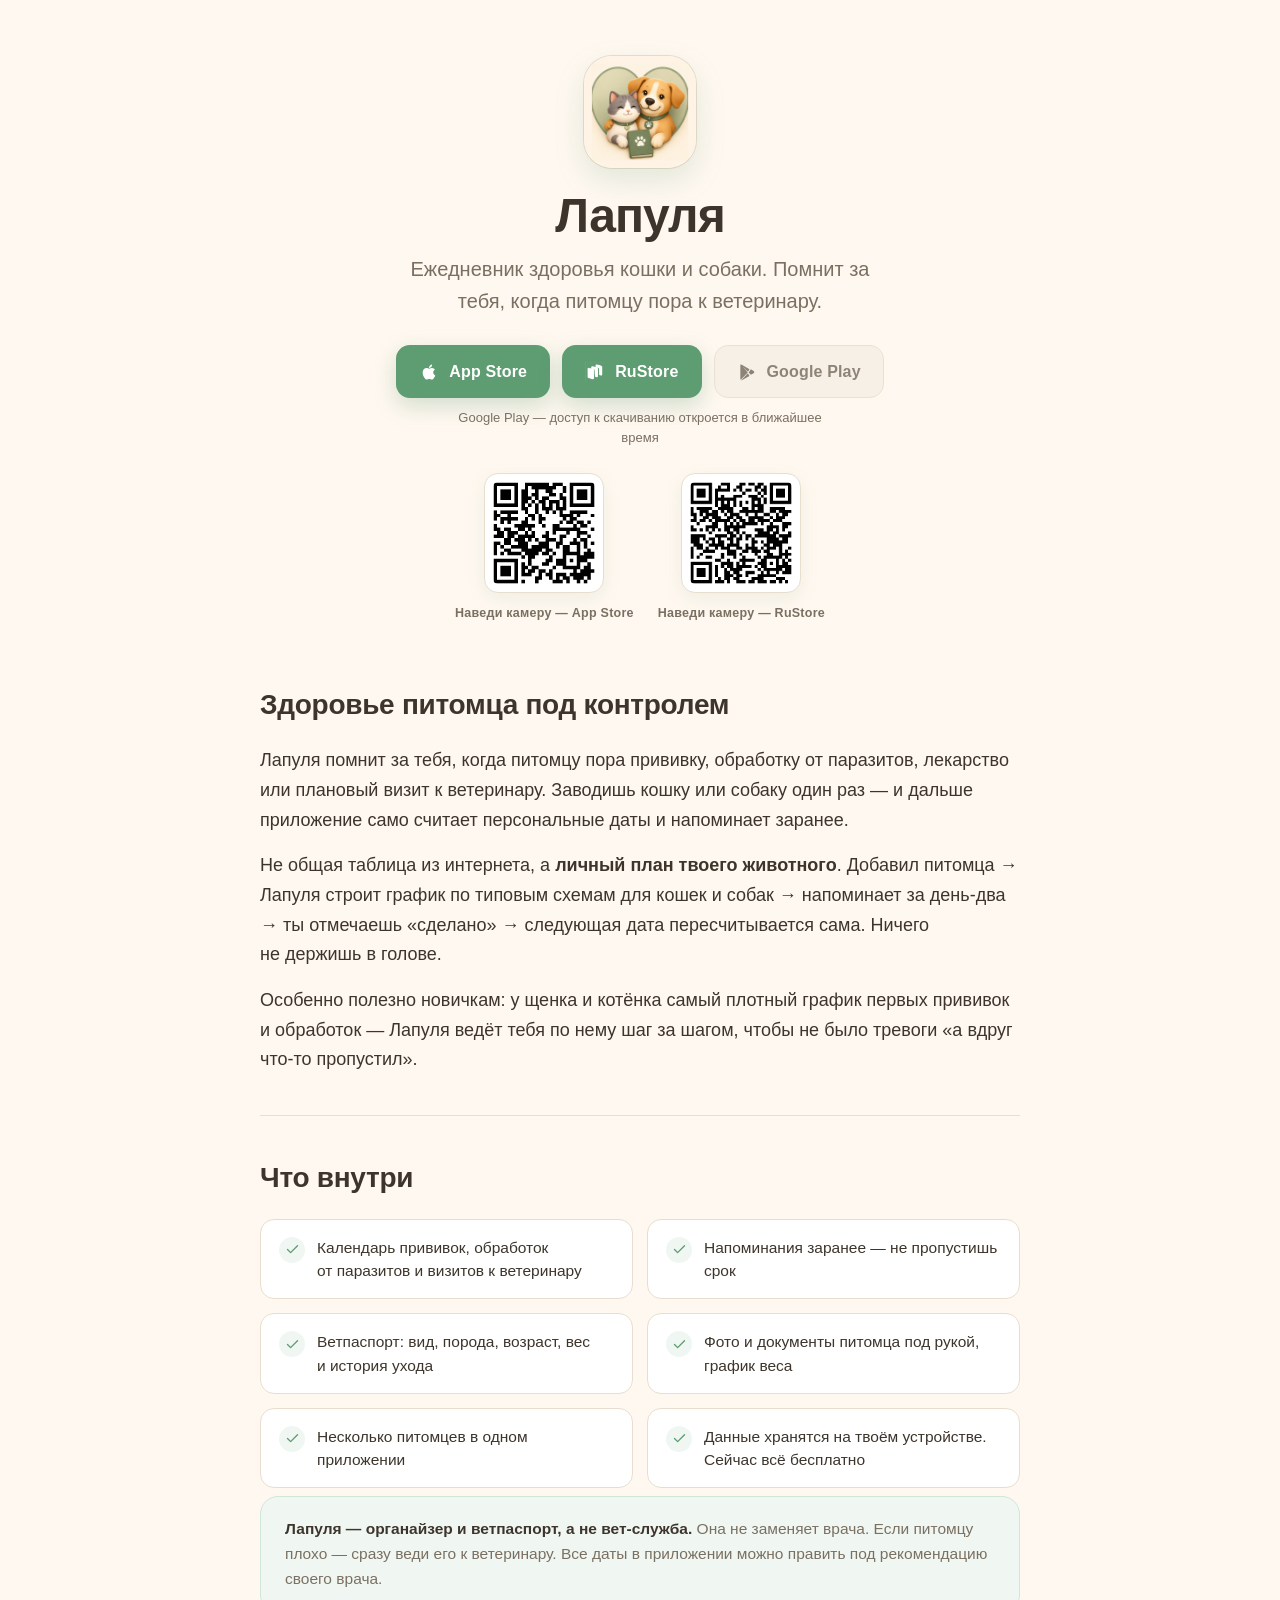
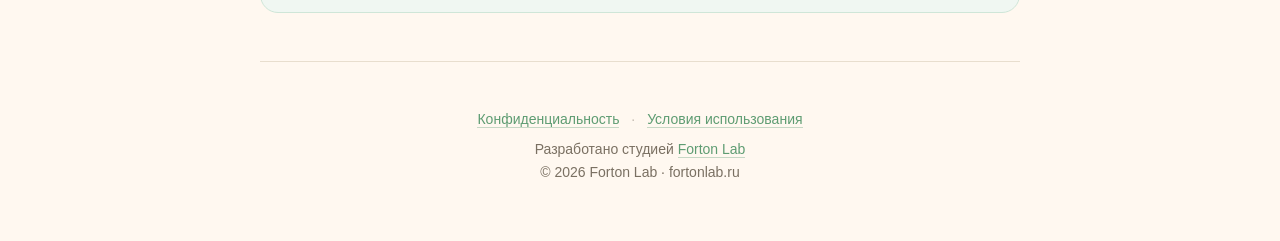
==== lapulya/index.html @ 8e5b9504 "feat: блоки Lucea, Unia, Лапуля + страница /lapulya/ Lucea/Unia ведут на свои лендинги. У Лапули сво" ====
<!DOCTYPE html>
<html lang="ru">
<head>
  <meta charset="UTF-8">
  <meta name="viewport" content="width=device-width, initial-scale=1.0">
  <title>Лапуля — ежедневник здоровья кошки и собаки</title>
  <meta name="description" content="Лапуля помнит за тебя, когда питомцу пора прививку, обработку от паразитов или к ветеринару. Личный календарь ухода и цифровой ветпаспорт для кошек и собак.">
  <meta name="theme-color" content="#FFF8F0">

  <meta property="og:type" content="website">
  <meta property="og:url" content="https://fortonlab.ru/lapulya/">
  <meta property="og:title" content="Лапуля — ежедневник здоровья кошки и собаки">
  <meta property="og:description" content="Личный календарь ухода и цифровой ветпаспорт для кошек и собак. Напоминает о прививках, обработках и визитах к ветеринару.">
  <meta property="og:locale" content="ru_RU">

  <link rel="icon" type="image/png" sizes="32x32" href="/assets/favicon-32.png?v=2">
  <link rel="apple-touch-icon" sizes="180x180" href="/assets/favicon-180.png?v=2">

  <!-- Yandex.Metrika counter (studio fortonlab) -->
  <script type="text/javascript">
     (function(m,e,t,r,i,k,a){m[i]=m[i]||function(){(m[i].a=m[i].a||[]).push(arguments)};
     m[i].l=1*new Date();
     for (var j = 0; j < document.scripts.length; j++) {if (document.scripts[j].src === r) { return; }}
     k=e.createElement(t),a=e.getElementsByTagName(t)[0],k.async=1,k.src=r,a.parentNode.insertBefore(k,a)})
     (window, document, "script", "https://mc.yandex.ru/metrika/tag.js?id=109268634", "ym");
     ym(109268634, "init", {ssr:true, webvisor:true, clickmap:true, ecommerce:"dataLayer", accurateTrackBounce:true, trackLinks:true});
  </script>
  <noscript><div><img src="https://mc.yandex.ru/watch/109268634" style="position:absolute; left:-9999px;" alt="" /></div></noscript>
  <!-- /Yandex.Metrika counter -->
  <!-- Yandex.Metrika goal: клик по стору на странице Лапули -->
  <script>
  (function() {
    var rules = [
      ["id6776284817", "click_app_lapulya"],
      ["rustore.ru/catalog/app/ru.fortonlab.lapulya", "click_app_lapulya"]
    ];
    document.addEventListener('click', function(e) {
      var a = e.target.closest && e.target.closest('a[href]');
      if (!a || !window.ym) return;
      var href = a.getAttribute('href') || '';
      for (var i = 0; i < rules.length; i++) {
        if (href.indexOf(rules[i][0]) !== -1) { ym(109268634, 'reachGoal', rules[i][1]); break; }
      }
    }, true);
  })();
  </script>

  <style>
    :root {
      --bg: #FFF8F0;
      --surface: #F5EFE6;
      --accent: #8FBF9F;
      --accent-deep: #5E9C72;
      --text: #3D352C;
      --text-muted: #7A7062;
      --border: #E8DECE;
      --radius: 18px;
      --font: -apple-system, BlinkMacSystemFont, "Segoe UI", Roboto, "Helvetica Neue", Arial, sans-serif;
    }
    *, *::before, *::after { box-sizing: border-box; margin: 0; padding: 0; -webkit-tap-highlight-color: transparent; }
    html { -webkit-text-size-adjust: 100%; scroll-behavior: smooth; }
    body {
      font-family: var(--font);
      color: var(--text);
      background-color: var(--bg);
      line-height: 1.6;
      font-size: 17px;
      -webkit-font-smoothing: antialiased;
      -moz-osx-font-smoothing: grayscale;
      padding: 0 20px;
    }
    img { max-width: 100%; height: auto; display: block; }
    main { max-width: 760px; margin: 0 auto; }

    /* ---------- Hero ---------- */
    .hero { text-align: center; padding: 56px 0 12px; }
    .hero__icon {
      width: 112px; height: 112px; margin: 0 auto 22px;
      border-radius: 25%;
      box-shadow: 0 12px 30px rgba(94, 156, 114, 0.18), 0 0 0 1px var(--border);
    }
    .hero__name {
      font-size: clamp(34px, 7vw, 48px);
      font-weight: 800; letter-spacing: -0.02em; line-height: 1.1;
      margin-bottom: 10px;
    }
    .hero__tagline {
      font-size: clamp(17px, 2.4vw, 20px);
      color: var(--text-muted); font-weight: 500;
      max-width: 460px; margin: 0 auto 28px;
    }

    /* ---------- Store buttons ---------- */
    .stores { display: flex; flex-wrap: wrap; justify-content: center; gap: 12px; margin-bottom: 10px; }
    .store-btn {
      display: inline-flex; align-items: center; gap: 10px;
      padding: 13px 22px; border-radius: 14px;
      font-size: 16px; font-weight: 600; letter-spacing: 0.01em;
      text-decoration: none; border: 1px solid transparent;
      transition: transform .15s ease, box-shadow .2s ease, background .2s ease, border-color .2s ease;
      cursor: pointer;
    }
    .store-btn__icon { width: 20px; height: 20px; flex-shrink: 0; }
    .store-btn__icon--rustore {
      display: inline-block; background-color: currentColor;
      -webkit-mask: url('assets/rustore.png') center/contain no-repeat;
              mask: url('assets/rustore.png') center/contain no-repeat;
    }
    .store-btn--primary {
      background: var(--accent-deep); color: #fff;
      box-shadow: 0 8px 22px rgba(94, 156, 114, 0.28);
    }
    .store-btn--primary:hover { transform: translateY(-2px); box-shadow: 0 12px 28px rgba(94, 156, 114, 0.36); }
    .store-btn--soon {
      background: var(--surface); color: var(--text-muted);
      border-color: var(--border); cursor: default; opacity: 0.85;
    }
    .stores__note {
      font-size: 13px; color: var(--text-muted);
      max-width: 380px; margin: 4px auto 26px; line-height: 1.5;
    }

    /* ---------- QR (web only) ---------- */
    .qr-row { display: flex; justify-content: center; gap: 24px; margin: 6px 0 8px; }
    .qr-card { display: flex; flex-direction: column; align-items: center; gap: 10px; }
    .qr-card__img {
      width: 120px; height: 120px; padding: 8px;
      background: #fff; border-radius: 14px; border: 1px solid var(--border);
      box-shadow: 0 6px 18px rgba(94, 156, 114, 0.10);
    }
    .qr-card__cap { font-size: 12.5px; color: var(--text-muted); font-weight: 600; letter-spacing: 0.02em; }

    /* ---------- Content ---------- */
    .section { padding: 40px 0; }
    .section + .section { border-top: 1px solid var(--border); }
    .section__title { font-size: clamp(22px, 3.4vw, 28px); font-weight: 700; margin-bottom: 18px; letter-spacing: -0.01em; }
    .lead { font-size: 18px; line-height: 1.65; margin-bottom: 16px; }
    .lead:last-child { margin-bottom: 0; }
    .lead strong { font-weight: 700; }

    .features { display: grid; grid-template-columns: repeat(2, 1fr); gap: 14px; margin-top: 8px; }
    .feature {
      display: flex; align-items: flex-start; gap: 12px;
      background: #fff; border: 1px solid var(--border); border-radius: 14px; padding: 16px 18px;
    }
    .feature__dot {
      flex: 0 0 auto; width: 26px; height: 26px; border-radius: 50%;
      background: #F0F7F2; display: inline-flex; align-items: center; justify-content: center; margin-top: 1px;
    }
    .feature__dot svg { width: 15px; height: 15px; color: var(--accent-deep); }
    .feature__text { font-size: 15.5px; line-height: 1.5; }

    .callout {
      background: #F0F7F2; border: 1px solid #CFE6D8; border-radius: var(--radius);
      padding: 20px 24px; margin-top: 8px; font-size: 15.5px; line-height: 1.6; color: var(--text-muted);
    }
    .callout strong { color: var(--text); }

    /* ---------- Footer ---------- */
    footer {
      max-width: 760px; margin: 8px auto 0; padding: 36px 0 56px;
      text-align: center; color: var(--text-muted); font-size: 14px; line-height: 1.7;
      border-top: 1px solid var(--border);
    }
    footer a { color: var(--accent-deep); text-decoration: none; border-bottom: 1px solid rgba(94,156,114,0.35); }
    footer a:hover { border-bottom-color: var(--accent-deep); }
    .footer__legal { margin: 10px 0 6px; }
    .footer__legal .sep { margin: 0 8px; opacity: 0.45; }

    @media (max-width: 768px) {
      .qr-row { display: none; } /* QR — только в вебе/десктопе */
    }
    @media (max-width: 560px) {
      body { font-size: 16px; padding: 0 16px; }
      .hero { padding: 40px 0 8px; }
      .features { grid-template-columns: 1fr; }
      .store-btn { flex: 1 1 100%; justify-content: center; }
    }
  </style>
</head>
<body>
  <main>

    <!-- Hero -->
    <header class="hero">
      <img class="hero__icon" src="/assets/lapulya-icon.png" alt="Лапуля" width="112" height="112">
      <h1 class="hero__name">Лапуля</h1>
      <p class="hero__tagline">Ежедневник здоровья кошки и собаки. Помнит за тебя, когда питомцу пора к&nbsp;ветеринару.</p>

      <div class="stores" aria-label="Скачать в магазинах приложений">
        <a class="store-btn store-btn--primary" href="https://apps.apple.com/ru/app/id6776284817" target="_blank" rel="noopener noreferrer">
          <svg class="store-btn__icon" viewBox="0 0 24 24" fill="currentColor" aria-hidden="true">
            <path d="M17.05 20.28c-.98.95-2.05.8-3.08.35-1.09-.46-2.09-.48-3.24 0-1.44.62-2.2.44-3.06-.35C2.79 15.25 3.51 7.59 9.05 7.31c1.35.07 2.29.74 3.08.8 1.18-.24 2.31-.93 3.57-.84 1.51.12 2.65.72 3.4 1.8-3.12 1.87-2.38 5.98.48 7.13-.57 1.5-1.31 2.99-2.54 4.09zM12.03 7.25c-.15-2.23 1.66-4.07 3.74-4.25.29 2.58-2.34 4.5-3.74 4.25z"/>
          </svg>
          App&nbsp;Store
        </a>
        <a class="store-btn store-btn--primary" href="https://www.rustore.ru/catalog/app/ru.fortonlab.lapulya" target="_blank" rel="noopener noreferrer">
          <span class="store-btn__icon store-btn__icon--rustore" aria-hidden="true"></span>
          RuStore
        </a>
        <span class="store-btn store-btn--soon" role="img" aria-label="Google Play — скоро">
          <svg class="store-btn__icon" viewBox="0 0 24 24" fill="currentColor" aria-hidden="true">
            <path d="M4.5 2.7c-.3.3-.5.8-.5 1.4v15.8c0 .6.2 1.1.5 1.4l8.4-8.6-8.4-10zM14 12.7l2.6 2.6 3.4-1.9c1-.6 1-2.1 0-2.7l-3.4-1.9-2.6 3.9zM13.1 13.6l-8.1 8.3c.4.1.8 0 1.3-.2l8.7-4.9-1.9-3.2zM13.1 11.8l1.9-3.2-8.7-4.9c-.5-.3-.9-.3-1.3-.2l8.1 8.3z"/>
          </svg>
          Google&nbsp;Play
        </span>
      </div>
      <p class="stores__note">Google&nbsp;Play — доступ к скачиванию откроется в&nbsp;ближайшее время</p>

      <div class="qr-row" aria-label="QR-коды для установки на телефон">
        <figure class="qr-card">
          <img class="qr-card__img" src="assets/qr/appstore.png" alt="QR-код: установить Лапулю из App Store" width="120" height="120" loading="lazy">
          <figcaption class="qr-card__cap">Наведи камеру — App&nbsp;Store</figcaption>
        </figure>
        <figure class="qr-card">
          <img class="qr-card__img" src="assets/qr/rustore.png" alt="QR-код: установить Лапулю из RuStore" width="120" height="120" loading="lazy">
          <figcaption class="qr-card__cap">Наведи камеру — RuStore</figcaption>
        </figure>
      </div>
    </header>

    <!-- About -->
    <section class="section">
      <h2 class="section__title">Здоровье питомца под контролем</h2>
      <p class="lead">
        Лапуля помнит за тебя, когда питомцу пора прививку, обработку от&nbsp;паразитов,
        лекарство или плановый визит к&nbsp;ветеринару. Заводишь кошку или собаку один
        раз&nbsp;— и&nbsp;дальше приложение само считает персональные даты и&nbsp;напоминает заранее.
      </p>
      <p class="lead">
        Не&nbsp;общая таблица из&nbsp;интернета, а&nbsp;<strong>личный план твоего животного</strong>.
        Добавил питомца → Лапуля строит график по&nbsp;типовым схемам для кошек и&nbsp;собак →
        напоминает за&nbsp;день-два → ты&nbsp;отмечаешь «сделано» → следующая дата
        пересчитывается сама. Ничего не&nbsp;держишь в&nbsp;голове.
      </p>
      <p class="lead">
        Особенно полезно новичкам: у&nbsp;щенка и&nbsp;котёнка самый плотный график первых
        прививок и&nbsp;обработок&nbsp;— Лапуля ведёт тебя по&nbsp;нему шаг за&nbsp;шагом, чтобы
        не&nbsp;было тревоги «а&nbsp;вдруг что-то пропустил».
      </p>
    </section>

    <!-- Features -->
    <section class="section">
      <h2 class="section__title">Что внутри</h2>
      <div class="features">
        <div class="feature">
          <span class="feature__dot" aria-hidden="true"><svg viewBox="0 0 24 24" fill="none" stroke="currentColor" stroke-width="2.2" stroke-linecap="round" stroke-linejoin="round"><path d="M20 6 9 17l-5-5"/></svg></span>
          <span class="feature__text">Календарь прививок, обработок от&nbsp;паразитов и&nbsp;визитов к&nbsp;ветеринару</span>
        </div>
        <div class="feature">
          <span class="feature__dot" aria-hidden="true"><svg viewBox="0 0 24 24" fill="none" stroke="currentColor" stroke-width="2.2" stroke-linecap="round" stroke-linejoin="round"><path d="M20 6 9 17l-5-5"/></svg></span>
          <span class="feature__text">Напоминания заранее — не&nbsp;пропустишь срок</span>
        </div>
        <div class="feature">
          <span class="feature__dot" aria-hidden="true"><svg viewBox="0 0 24 24" fill="none" stroke="currentColor" stroke-width="2.2" stroke-linecap="round" stroke-linejoin="round"><path d="M20 6 9 17l-5-5"/></svg></span>
          <span class="feature__text">Ветпаспорт: вид, порода, возраст, вес и&nbsp;история ухода</span>
        </div>
        <div class="feature">
          <span class="feature__dot" aria-hidden="true"><svg viewBox="0 0 24 24" fill="none" stroke="currentColor" stroke-width="2.2" stroke-linecap="round" stroke-linejoin="round"><path d="M20 6 9 17l-5-5"/></svg></span>
          <span class="feature__text">Фото и&nbsp;документы питомца под&nbsp;рукой, график веса</span>
        </div>
        <div class="feature">
          <span class="feature__dot" aria-hidden="true"><svg viewBox="0 0 24 24" fill="none" stroke="currentColor" stroke-width="2.2" stroke-linecap="round" stroke-linejoin="round"><path d="M20 6 9 17l-5-5"/></svg></span>
          <span class="feature__text">Несколько питомцев в&nbsp;одном приложении</span>
        </div>
        <div class="feature">
          <span class="feature__dot" aria-hidden="true"><svg viewBox="0 0 24 24" fill="none" stroke="currentColor" stroke-width="2.2" stroke-linecap="round" stroke-linejoin="round"><path d="M20 6 9 17l-5-5"/></svg></span>
          <span class="feature__text">Данные хранятся на&nbsp;твоём устройстве. Сейчас всё бесплатно</span>
        </div>
      </div>

      <div class="callout">
        <strong>Лапуля — органайзер и&nbsp;ветпаспорт, а&nbsp;не вет-служба.</strong> Она не&nbsp;заменяет
        врача. Если питомцу плохо&nbsp;— сразу веди его к&nbsp;ветеринару. Все даты в&nbsp;приложении
        можно править под рекомендацию своего врача.
      </div>
    </section>

  </main>

  <footer>
    <p class="footer__legal">
      <a href="privacy.html">Конфиденциальность</a>
      <span class="sep">·</span>
      <a href="terms.html">Условия использования</a>
    </p>
    <p>Разработано студией <a href="https://fortonlab.ru/">Forton Lab</a></p>
    <p>© 2026 Forton Lab · fortonlab.ru</p>
  </footer>
</body>
</html>
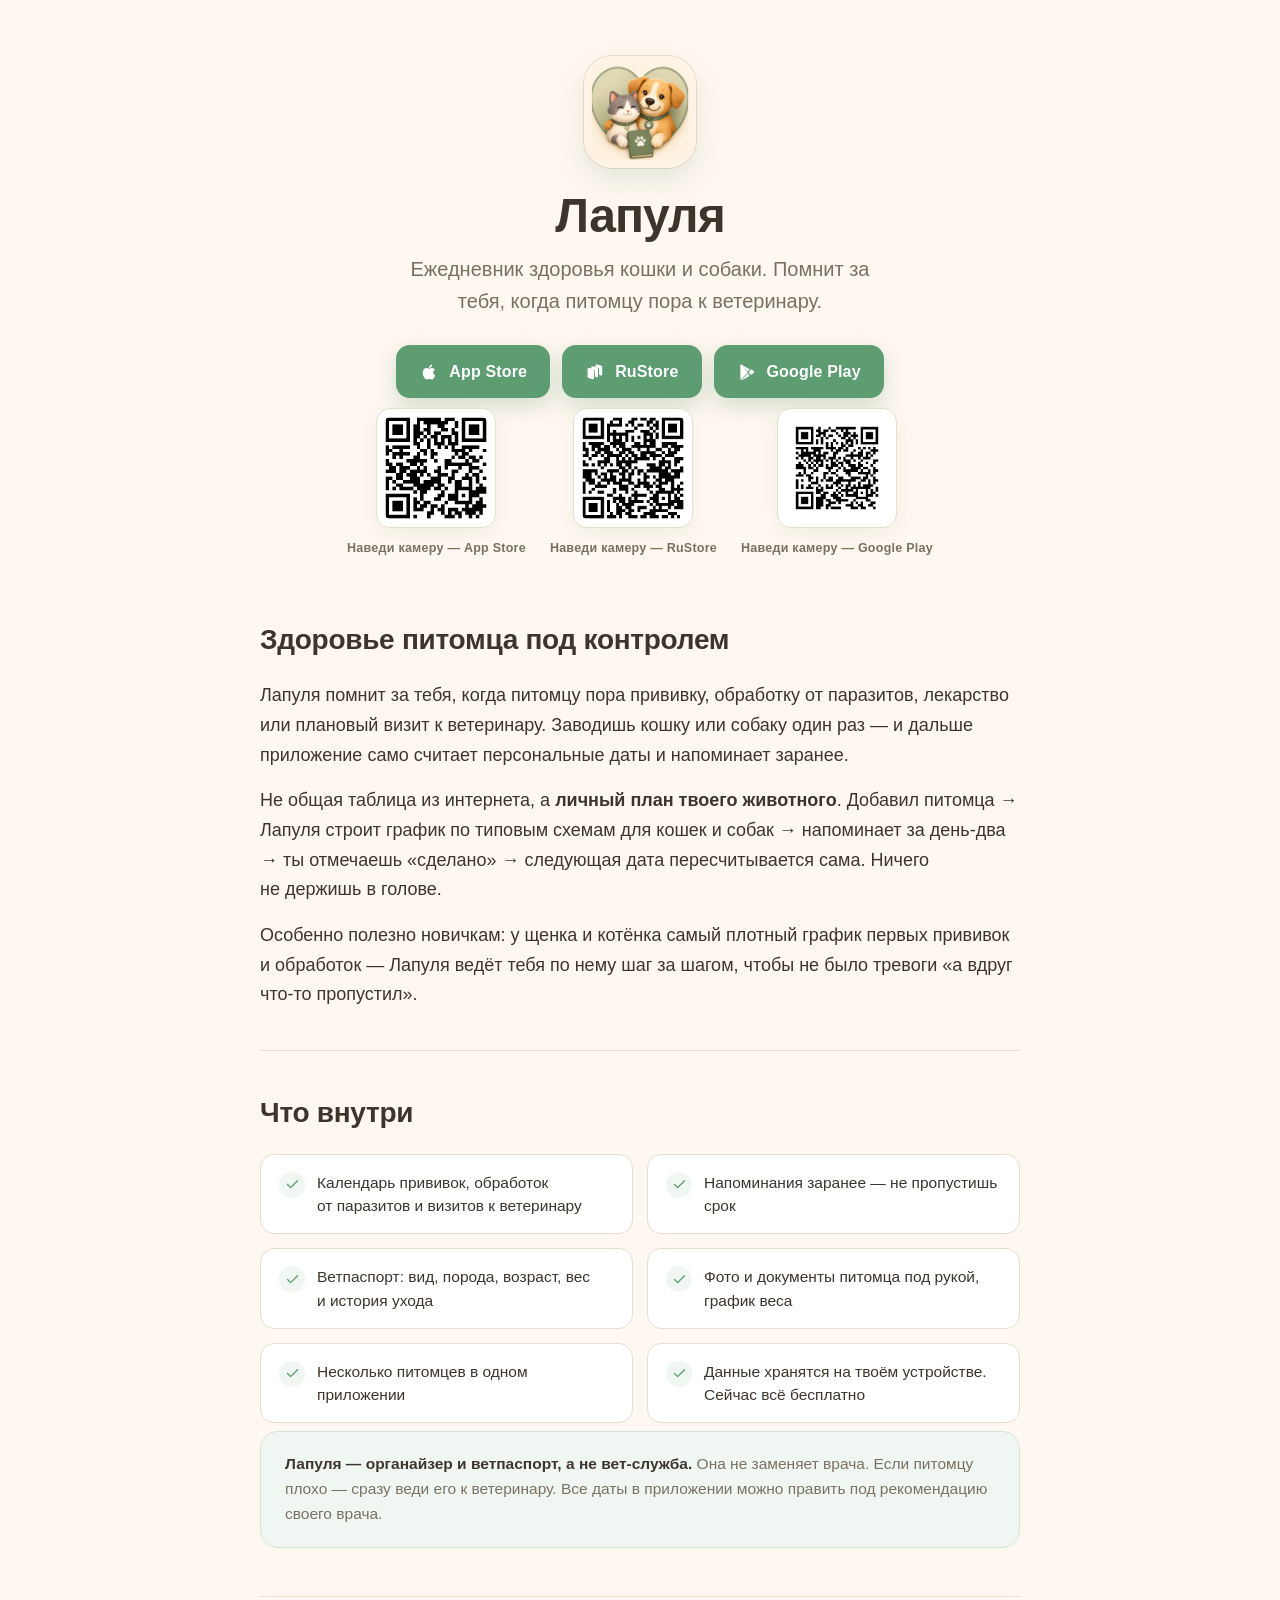
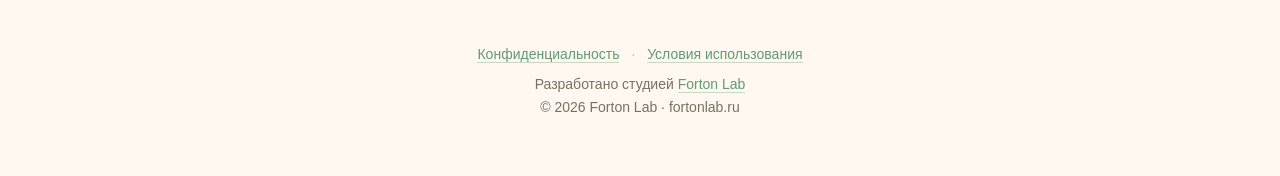
==== commit e6fe0ae7: "feat(lapulya): активировать Google Play — кнопка, QR-код и Metrika-цель Рабочая версия Лапули опубли" ====
--- a/lapulya/index.html
+++ b/lapulya/index.html
@@ -32,7 +32,8 @@
   (function() {
     var rules = [
       ["id6776284817", "click_app_lapulya"],
-      ["rustore.ru/catalog/app/ru.fortonlab.lapulya", "click_app_lapulya"]
+      ["rustore.ru/catalog/app/ru.fortonlab.lapulya", "click_app_lapulya"],
+      ["play.google.com/store/apps/details?id=ru.fortonlab.lapulya", "click_app_lapulya"]
     ];
     document.addEventListener('click', function(e) {
       var a = e.target.closest && e.target.closest('a[href]');
@@ -198,14 +199,13 @@
           <span class="store-btn__icon store-btn__icon--rustore" aria-hidden="true"></span>
           RuStore
         </a>
-        <span class="store-btn store-btn--soon" role="img" aria-label="Google Play — скоро">
+        <a class="store-btn store-btn--primary" href="https://play.google.com/store/apps/details?id=ru.fortonlab.lapulya" target="_blank" rel="noopener noreferrer">
           <svg class="store-btn__icon" viewBox="0 0 24 24" fill="currentColor" aria-hidden="true">
             <path d="M4.5 2.7c-.3.3-.5.8-.5 1.4v15.8c0 .6.2 1.1.5 1.4l8.4-8.6-8.4-10zM14 12.7l2.6 2.6 3.4-1.9c1-.6 1-2.1 0-2.7l-3.4-1.9-2.6 3.9zM13.1 13.6l-8.1 8.3c.4.1.8 0 1.3-.2l8.7-4.9-1.9-3.2zM13.1 11.8l1.9-3.2-8.7-4.9c-.5-.3-.9-.3-1.3-.2l8.1 8.3z"/>
           </svg>
           Google&nbsp;Play
-        </span>
-      </div>
-      <p class="stores__note">Google&nbsp;Play — доступ к скачиванию откроется в&nbsp;ближайшее время</p>
+        </a>
+      </div>
 
       <div class="qr-row" aria-label="QR-коды для установки на телефон">
         <figure class="qr-card">
@@ -215,6 +215,10 @@
         <figure class="qr-card">
           <img class="qr-card__img" src="assets/qr/rustore.png" alt="QR-код: установить Лапулю из RuStore" width="120" height="120" loading="lazy">
           <figcaption class="qr-card__cap">Наведи камеру — RuStore</figcaption>
+        </figure>
+        <figure class="qr-card">
+          <img class="qr-card__img" src="assets/qr/googleplay.png" alt="QR-код: установить Лапулю из Google Play" width="120" height="120" loading="lazy">
+          <figcaption class="qr-card__cap">Наведи камеру — Google&nbsp;Play</figcaption>
         </figure>
       </div>
     </header>
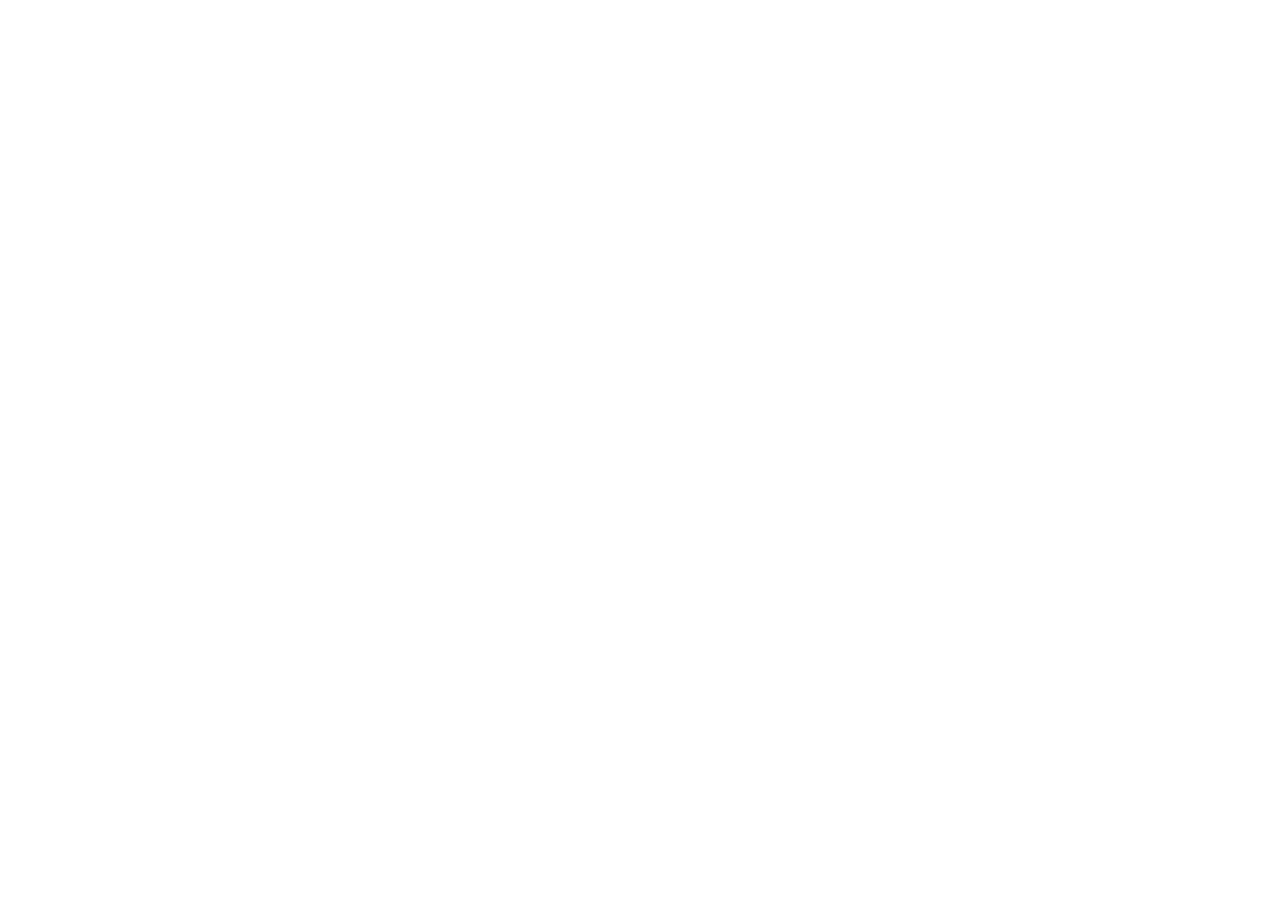
==== commit f59912a2: "feat(lapulya): переезд на lapulyaweb.ru — редиректы и кнопка студсайта Подстраницы /lapulya/{,privac" ====
--- a/lapulya/index.html
+++ b/lapulya/index.html
@@ -2,295 +2,13 @@
 <html lang="ru">
 <head>
   <meta charset="UTF-8">
-  <meta name="viewport" content="width=device-width, initial-scale=1.0">
-  <title>Лапуля — ежедневник здоровья кошки и собаки</title>
-  <meta name="description" content="Лапуля помнит за тебя, когда питомцу пора прививку, обработку от паразитов или к ветеринару. Личный календарь ухода и цифровой ветпаспорт для кошек и собак.">
-  <meta name="theme-color" content="#FFF8F0">
-
-  <meta property="og:type" content="website">
-  <meta property="og:url" content="https://fortonlab.ru/lapulya/">
-  <meta property="og:title" content="Лапуля — ежедневник здоровья кошки и собаки">
-  <meta property="og:description" content="Личный календарь ухода и цифровой ветпаспорт для кошек и собак. Напоминает о прививках, обработках и визитах к ветеринару.">
-  <meta property="og:locale" content="ru_RU">
-
-  <link rel="icon" type="image/png" sizes="32x32" href="/assets/favicon-32.png?v=2">
-  <link rel="apple-touch-icon" sizes="180x180" href="/assets/favicon-180.png?v=2">
-
-  <!-- Yandex.Metrika counter (studio fortonlab) -->
-  <script type="text/javascript">
-     (function(m,e,t,r,i,k,a){m[i]=m[i]||function(){(m[i].a=m[i].a||[]).push(arguments)};
-     m[i].l=1*new Date();
-     for (var j = 0; j < document.scripts.length; j++) {if (document.scripts[j].src === r) { return; }}
-     k=e.createElement(t),a=e.getElementsByTagName(t)[0],k.async=1,k.src=r,a.parentNode.insertBefore(k,a)})
-     (window, document, "script", "https://mc.yandex.ru/metrika/tag.js?id=109268634", "ym");
-     ym(109268634, "init", {ssr:true, webvisor:true, clickmap:true, ecommerce:"dataLayer", accurateTrackBounce:true, trackLinks:true});
-  </script>
-  <noscript><div><img src="https://mc.yandex.ru/watch/109268634" style="position:absolute; left:-9999px;" alt="" /></div></noscript>
-  <!-- /Yandex.Metrika counter -->
-  <!-- Yandex.Metrika goal: клик по стору на странице Лапули -->
-  <script>
-  (function() {
-    var rules = [
-      ["id6776284817", "click_app_lapulya"],
-      ["rustore.ru/catalog/app/ru.fortonlab.lapulya", "click_app_lapulya"],
-      ["play.google.com/store/apps/details?id=ru.fortonlab.lapulya", "click_app_lapulya"]
-    ];
-    document.addEventListener('click', function(e) {
-      var a = e.target.closest && e.target.closest('a[href]');
-      if (!a || !window.ym) return;
-      var href = a.getAttribute('href') || '';
-      for (var i = 0; i < rules.length; i++) {
-        if (href.indexOf(rules[i][0]) !== -1) { ym(109268634, 'reachGoal', rules[i][1]); break; }
-      }
-    }, true);
-  })();
-  </script>
-
-  <style>
-    :root {
-      --bg: #FFF8F0;
-      --surface: #F5EFE6;
-      --accent: #8FBF9F;
-      --accent-deep: #5E9C72;
-      --text: #3D352C;
-      --text-muted: #7A7062;
-      --border: #E8DECE;
-      --radius: 18px;
-      --font: -apple-system, BlinkMacSystemFont, "Segoe UI", Roboto, "Helvetica Neue", Arial, sans-serif;
-    }
-    *, *::before, *::after { box-sizing: border-box; margin: 0; padding: 0; -webkit-tap-highlight-color: transparent; }
-    html { -webkit-text-size-adjust: 100%; scroll-behavior: smooth; }
-    body {
-      font-family: var(--font);
-      color: var(--text);
-      background-color: var(--bg);
-      line-height: 1.6;
-      font-size: 17px;
-      -webkit-font-smoothing: antialiased;
-      -moz-osx-font-smoothing: grayscale;
-      padding: 0 20px;
-    }
-    img { max-width: 100%; height: auto; display: block; }
-    main { max-width: 760px; margin: 0 auto; }
-
-    /* ---------- Hero ---------- */
-    .hero { text-align: center; padding: 56px 0 12px; }
-    .hero__icon {
-      width: 112px; height: 112px; margin: 0 auto 22px;
-      border-radius: 25%;
-      box-shadow: 0 12px 30px rgba(94, 156, 114, 0.18), 0 0 0 1px var(--border);
-    }
-    .hero__name {
-      font-size: clamp(34px, 7vw, 48px);
-      font-weight: 800; letter-spacing: -0.02em; line-height: 1.1;
-      margin-bottom: 10px;
-    }
-    .hero__tagline {
-      font-size: clamp(17px, 2.4vw, 20px);
-      color: var(--text-muted); font-weight: 500;
-      max-width: 460px; margin: 0 auto 28px;
-    }
-
-    /* ---------- Store buttons ---------- */
-    .stores { display: flex; flex-wrap: wrap; justify-content: center; gap: 12px; margin-bottom: 10px; }
-    .store-btn {
-      display: inline-flex; align-items: center; gap: 10px;
-      padding: 13px 22px; border-radius: 14px;
-      font-size: 16px; font-weight: 600; letter-spacing: 0.01em;
-      text-decoration: none; border: 1px solid transparent;
-      transition: transform .15s ease, box-shadow .2s ease, background .2s ease, border-color .2s ease;
-      cursor: pointer;
-    }
-    .store-btn__icon { width: 20px; height: 20px; flex-shrink: 0; }
-    .store-btn__icon--rustore {
-      display: inline-block; background-color: currentColor;
-      -webkit-mask: url('assets/rustore.png') center/contain no-repeat;
-              mask: url('assets/rustore.png') center/contain no-repeat;
-    }
-    .store-btn--primary {
-      background: var(--accent-deep); color: #fff;
-      box-shadow: 0 8px 22px rgba(94, 156, 114, 0.28);
-    }
-    .store-btn--primary:hover { transform: translateY(-2px); box-shadow: 0 12px 28px rgba(94, 156, 114, 0.36); }
-    .store-btn--soon {
-      background: var(--surface); color: var(--text-muted);
-      border-color: var(--border); cursor: default; opacity: 0.85;
-    }
-    .stores__note {
-      font-size: 13px; color: var(--text-muted);
-      max-width: 380px; margin: 4px auto 26px; line-height: 1.5;
-    }
-
-    /* ---------- QR (web only) ---------- */
-    .qr-row { display: flex; justify-content: center; gap: 24px; margin: 6px 0 8px; }
-    .qr-card { display: flex; flex-direction: column; align-items: center; gap: 10px; }
-    .qr-card__img {
-      width: 120px; height: 120px; padding: 8px;
-      background: #fff; border-radius: 14px; border: 1px solid var(--border);
-      box-shadow: 0 6px 18px rgba(94, 156, 114, 0.10);
-    }
-    .qr-card__cap { font-size: 12.5px; color: var(--text-muted); font-weight: 600; letter-spacing: 0.02em; }
-
-    /* ---------- Content ---------- */
-    .section { padding: 40px 0; }
-    .section + .section { border-top: 1px solid var(--border); }
-    .section__title { font-size: clamp(22px, 3.4vw, 28px); font-weight: 700; margin-bottom: 18px; letter-spacing: -0.01em; }
-    .lead { font-size: 18px; line-height: 1.65; margin-bottom: 16px; }
-    .lead:last-child { margin-bottom: 0; }
-    .lead strong { font-weight: 700; }
-
-    .features { display: grid; grid-template-columns: repeat(2, 1fr); gap: 14px; margin-top: 8px; }
-    .feature {
-      display: flex; align-items: flex-start; gap: 12px;
-      background: #fff; border: 1px solid var(--border); border-radius: 14px; padding: 16px 18px;
-    }
-    .feature__dot {
-      flex: 0 0 auto; width: 26px; height: 26px; border-radius: 50%;
-      background: #F0F7F2; display: inline-flex; align-items: center; justify-content: center; margin-top: 1px;
-    }
-    .feature__dot svg { width: 15px; height: 15px; color: var(--accent-deep); }
-    .feature__text { font-size: 15.5px; line-height: 1.5; }
-
-    .callout {
-      background: #F0F7F2; border: 1px solid #CFE6D8; border-radius: var(--radius);
-      padding: 20px 24px; margin-top: 8px; font-size: 15.5px; line-height: 1.6; color: var(--text-muted);
-    }
-    .callout strong { color: var(--text); }
-
-    /* ---------- Footer ---------- */
-    footer {
-      max-width: 760px; margin: 8px auto 0; padding: 36px 0 56px;
-      text-align: center; color: var(--text-muted); font-size: 14px; line-height: 1.7;
-      border-top: 1px solid var(--border);
-    }
-    footer a { color: var(--accent-deep); text-decoration: none; border-bottom: 1px solid rgba(94,156,114,0.35); }
-    footer a:hover { border-bottom-color: var(--accent-deep); }
-    .footer__legal { margin: 10px 0 6px; }
-    .footer__legal .sep { margin: 0 8px; opacity: 0.45; }
-
-    @media (max-width: 768px) {
-      .qr-row { display: none; } /* QR — только в вебе/десктопе */
-    }
-    @media (max-width: 560px) {
-      body { font-size: 16px; padding: 0 16px; }
-      .hero { padding: 40px 0 8px; }
-      .features { grid-template-columns: 1fr; }
-      .store-btn { flex: 1 1 100%; justify-content: center; }
-    }
-  </style>
+  <title>Лапуля — переехали на lapulyaweb.ru</title>
+  <meta name="robots" content="noindex, follow">
+  <link rel="canonical" href="https://lapulyaweb.ru/">
+  <meta http-equiv="refresh" content="0; url=https://lapulyaweb.ru/">
+  <script>location.replace("https://lapulyaweb.ru/");</script>
 </head>
 <body>
-  <main>
-
-    <!-- Hero -->
-    <header class="hero">
-      <img class="hero__icon" src="/assets/lapulya-icon.png" alt="Лапуля" width="112" height="112">
-      <h1 class="hero__name">Лапуля</h1>
-      <p class="hero__tagline">Ежедневник здоровья кошки и собаки. Помнит за тебя, когда питомцу пора к&nbsp;ветеринару.</p>
-
-      <div class="stores" aria-label="Скачать в магазинах приложений">
-        <a class="store-btn store-btn--primary" href="https://apps.apple.com/ru/app/id6776284817" target="_blank" rel="noopener noreferrer">
-          <svg class="store-btn__icon" viewBox="0 0 24 24" fill="currentColor" aria-hidden="true">
-            <path d="M17.05 20.28c-.98.95-2.05.8-3.08.35-1.09-.46-2.09-.48-3.24 0-1.44.62-2.2.44-3.06-.35C2.79 15.25 3.51 7.59 9.05 7.31c1.35.07 2.29.74 3.08.8 1.18-.24 2.31-.93 3.57-.84 1.51.12 2.65.72 3.4 1.8-3.12 1.87-2.38 5.98.48 7.13-.57 1.5-1.31 2.99-2.54 4.09zM12.03 7.25c-.15-2.23 1.66-4.07 3.74-4.25.29 2.58-2.34 4.5-3.74 4.25z"/>
-          </svg>
-          App&nbsp;Store
-        </a>
-        <a class="store-btn store-btn--primary" href="https://www.rustore.ru/catalog/app/ru.fortonlab.lapulya" target="_blank" rel="noopener noreferrer">
-          <span class="store-btn__icon store-btn__icon--rustore" aria-hidden="true"></span>
-          RuStore
-        </a>
-        <a class="store-btn store-btn--primary" href="https://play.google.com/store/apps/details?id=ru.fortonlab.lapulya" target="_blank" rel="noopener noreferrer">
-          <svg class="store-btn__icon" viewBox="0 0 24 24" fill="currentColor" aria-hidden="true">
-            <path d="M4.5 2.7c-.3.3-.5.8-.5 1.4v15.8c0 .6.2 1.1.5 1.4l8.4-8.6-8.4-10zM14 12.7l2.6 2.6 3.4-1.9c1-.6 1-2.1 0-2.7l-3.4-1.9-2.6 3.9zM13.1 13.6l-8.1 8.3c.4.1.8 0 1.3-.2l8.7-4.9-1.9-3.2zM13.1 11.8l1.9-3.2-8.7-4.9c-.5-.3-.9-.3-1.3-.2l8.1 8.3z"/>
-          </svg>
-          Google&nbsp;Play
-        </a>
-      </div>
-
-      <div class="qr-row" aria-label="QR-коды для установки на телефон">
-        <figure class="qr-card">
-          <img class="qr-card__img" src="assets/qr/appstore.png" alt="QR-код: установить Лапулю из App Store" width="120" height="120" loading="lazy">
-          <figcaption class="qr-card__cap">Наведи камеру — App&nbsp;Store</figcaption>
-        </figure>
-        <figure class="qr-card">
-          <img class="qr-card__img" src="assets/qr/rustore.png" alt="QR-код: установить Лапулю из RuStore" width="120" height="120" loading="lazy">
-          <figcaption class="qr-card__cap">Наведи камеру — RuStore</figcaption>
-        </figure>
-        <figure class="qr-card">
-          <img class="qr-card__img" src="assets/qr/googleplay.png" alt="QR-код: установить Лапулю из Google Play" width="120" height="120" loading="lazy">
-          <figcaption class="qr-card__cap">Наведи камеру — Google&nbsp;Play</figcaption>
-        </figure>
-      </div>
-    </header>
-
-    <!-- About -->
-    <section class="section">
-      <h2 class="section__title">Здоровье питомца под контролем</h2>
-      <p class="lead">
-        Лапуля помнит за тебя, когда питомцу пора прививку, обработку от&nbsp;паразитов,
-        лекарство или плановый визит к&nbsp;ветеринару. Заводишь кошку или собаку один
-        раз&nbsp;— и&nbsp;дальше приложение само считает персональные даты и&nbsp;напоминает заранее.
-      </p>
-      <p class="lead">
-        Не&nbsp;общая таблица из&nbsp;интернета, а&nbsp;<strong>личный план твоего животного</strong>.
-        Добавил питомца → Лапуля строит график по&nbsp;типовым схемам для кошек и&nbsp;собак →
-        напоминает за&nbsp;день-два → ты&nbsp;отмечаешь «сделано» → следующая дата
-        пересчитывается сама. Ничего не&nbsp;держишь в&nbsp;голове.
-      </p>
-      <p class="lead">
-        Особенно полезно новичкам: у&nbsp;щенка и&nbsp;котёнка самый плотный график первых
-        прививок и&nbsp;обработок&nbsp;— Лапуля ведёт тебя по&nbsp;нему шаг за&nbsp;шагом, чтобы
-        не&nbsp;было тревоги «а&nbsp;вдруг что-то пропустил».
-      </p>
-    </section>
-
-    <!-- Features -->
-    <section class="section">
-      <h2 class="section__title">Что внутри</h2>
-      <div class="features">
-        <div class="feature">
-          <span class="feature__dot" aria-hidden="true"><svg viewBox="0 0 24 24" fill="none" stroke="currentColor" stroke-width="2.2" stroke-linecap="round" stroke-linejoin="round"><path d="M20 6 9 17l-5-5"/></svg></span>
-          <span class="feature__text">Календарь прививок, обработок от&nbsp;паразитов и&nbsp;визитов к&nbsp;ветеринару</span>
-        </div>
-        <div class="feature">
-          <span class="feature__dot" aria-hidden="true"><svg viewBox="0 0 24 24" fill="none" stroke="currentColor" stroke-width="2.2" stroke-linecap="round" stroke-linejoin="round"><path d="M20 6 9 17l-5-5"/></svg></span>
-          <span class="feature__text">Напоминания заранее — не&nbsp;пропустишь срок</span>
-        </div>
-        <div class="feature">
-          <span class="feature__dot" aria-hidden="true"><svg viewBox="0 0 24 24" fill="none" stroke="currentColor" stroke-width="2.2" stroke-linecap="round" stroke-linejoin="round"><path d="M20 6 9 17l-5-5"/></svg></span>
-          <span class="feature__text">Ветпаспорт: вид, порода, возраст, вес и&nbsp;история ухода</span>
-        </div>
-        <div class="feature">
-          <span class="feature__dot" aria-hidden="true"><svg viewBox="0 0 24 24" fill="none" stroke="currentColor" stroke-width="2.2" stroke-linecap="round" stroke-linejoin="round"><path d="M20 6 9 17l-5-5"/></svg></span>
-          <span class="feature__text">Фото и&nbsp;документы питомца под&nbsp;рукой, график веса</span>
-        </div>
-        <div class="feature">
-          <span class="feature__dot" aria-hidden="true"><svg viewBox="0 0 24 24" fill="none" stroke="currentColor" stroke-width="2.2" stroke-linecap="round" stroke-linejoin="round"><path d="M20 6 9 17l-5-5"/></svg></span>
-          <span class="feature__text">Несколько питомцев в&nbsp;одном приложении</span>
-        </div>
-        <div class="feature">
-          <span class="feature__dot" aria-hidden="true"><svg viewBox="0 0 24 24" fill="none" stroke="currentColor" stroke-width="2.2" stroke-linecap="round" stroke-linejoin="round"><path d="M20 6 9 17l-5-5"/></svg></span>
-          <span class="feature__text">Данные хранятся на&nbsp;твоём устройстве. Сейчас всё бесплатно</span>
-        </div>
-      </div>
-
-      <div class="callout">
-        <strong>Лапуля — органайзер и&nbsp;ветпаспорт, а&nbsp;не вет-служба.</strong> Она не&nbsp;заменяет
-        врача. Если питомцу плохо&nbsp;— сразу веди его к&nbsp;ветеринару. Все даты в&nbsp;приложении
-        можно править под рекомендацию своего врача.
-      </div>
-    </section>
-
-  </main>
-
-  <footer>
-    <p class="footer__legal">
-      <a href="privacy.html">Конфиденциальность</a>
-      <span class="sep">·</span>
-      <a href="terms.html">Условия использования</a>
-    </p>
-    <p>Разработано студией <a href="https://fortonlab.ru/">Forton Lab</a></p>
-    <p>© 2026 Forton Lab · fortonlab.ru</p>
-  </footer>
+  <p>Лапуля переехала на собственный сайт: <a href="https://lapulyaweb.ru/">https://lapulyaweb.ru/</a></p>
 </body>
 </html>
